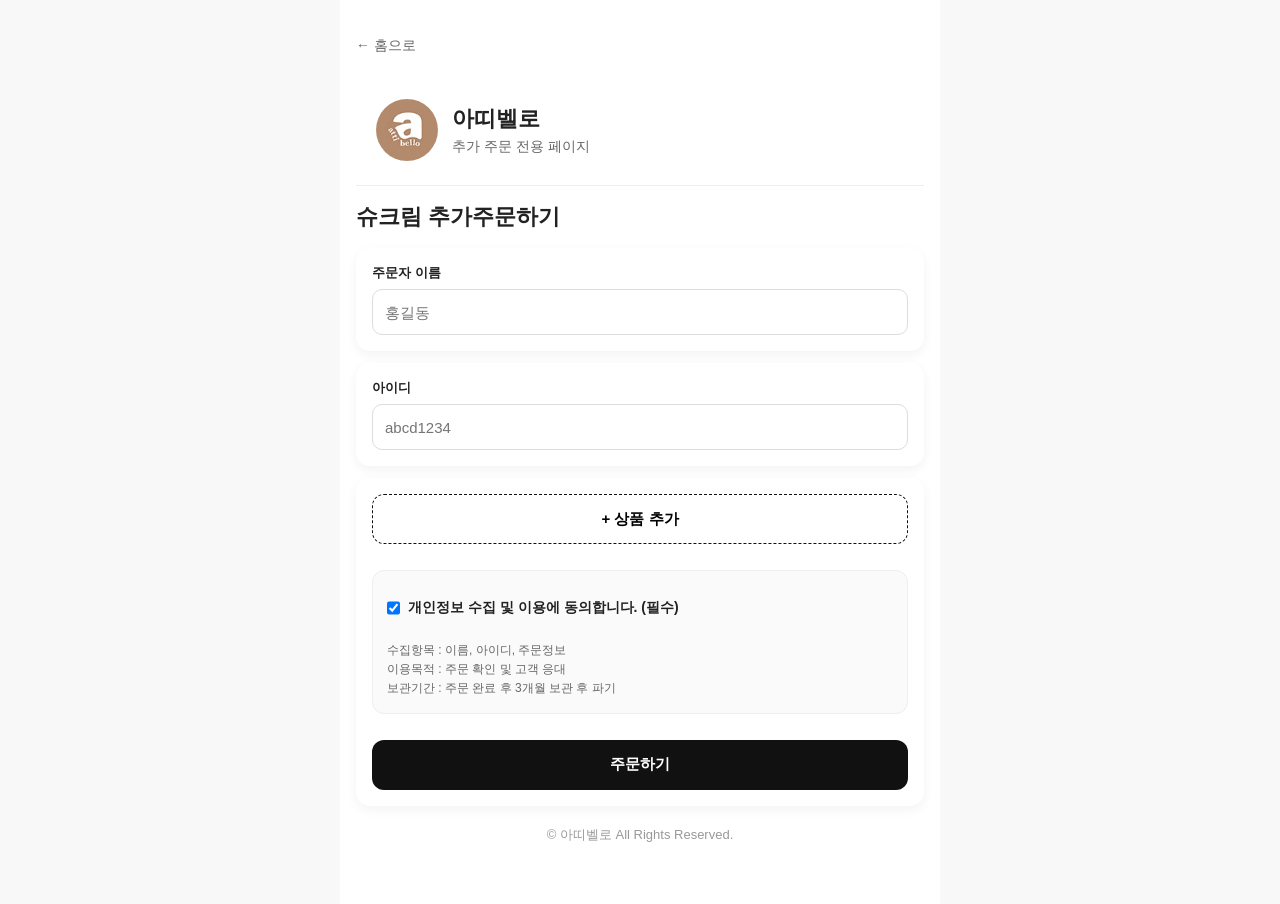
==== sub/choucream_260430.html @ fc3aa786 "260430_슈크림" ====
<!doctype html>
<html lang="ko">
  <head>
    <meta charset="UTF-8" />
    <meta name="viewport" content="width=device-width, initial-scale=1.0" />
    <title>아띠벨로 - 슈크림 추가주문하기</title>
    <link rel="shortcut icon" href="../favicon.ico" type="image/x-icon" />
    <link rel="icon" href="../favicon.ico" type="image/x-icon" />
    <link rel="stylesheet" href="../css/style.css" />
    <!-- 오픈그래프 -->
    <meta
      name="description"
      content="간편하게 추가 주문을 접수할 수 있는 아띠벨로 주문 페이지입니다. 상품 선택 후 빠르게 주문서를 작성해보세요."
    />
    <meta
      name="keywords"
      content="추가주문서, 주문서, 아띠벨로, 아동복주문, 라이브주문, 간편주문"
    />
    <meta name="author" content="아띠벨로" />
    <meta name="robots" content="index, follow" />
    <meta property="og:image" content="../img/og_image.jpg" />
    <meta property="og:image:width" content="1200" />
    <meta property="og:image:height" content="630" />
  </head>
  <body
    data-api-url="https://script.google.com/macros/s/AKfycbwPLYXS-gS4Mm4bJRelRAlnX9LH0ijw2buFQzl1j73jirGtXj91T_ZXwxuaL_Ub3ujBZA/exec"
  >
    <div class="wrap">
      <div class="top-nav">
        <a href="../index.html" class="back-btn">← 홈으로</a>
      </div>
      <div class="top-area">
        <div class="profile-img">
          <img src="../img/profile.jpg" alt="아띠벨로 프로필" />
        </div>

        <div class="profile-info">
          <h1>아띠벨로</h1>
          <p>추가 주문 전용 페이지</p>
        </div>
      </div>

      <!-- 인스타 라방 -->
      <!-- <div class="insta-wrap">
        <blockquote
          class="instagram-media"
          data-instgrm-permalink="https://www.instagram.com/reel/DXmaADdE3p7/"
          data-instgrm-version="14"
          style="max-width: 568px; width: 100%"
        ></blockquote>
      </div> -->

      <script async src="//www.instagram.com/embed.js"></script>
      <h1 class="title" style="margin-top: 16px">슈크림 추가주문하기</h1>
      <div class="user-box">
        <div class="item card">
          <label class="label">주문자 이름</label>
          <input type="text" id="userName" placeholder="홍길동" />
        </div>

        <div class="item card">
          <label class="label">아이디</label>
          <input type="text" id="userId" placeholder="abcd1234" />
        </div>
      </div>

      <div class="card">
        <div id="orderList"></div>

        <button id="AddBtn" type="button" class="btn-add">+ 상품 추가</button>
        <!-- 개인정보 수집 및 이용 동의 -->
        <div class="agree-box">
          <label class="agree-label">
            <input type="checkbox" id="agreeChk" checked />
            개인정보 수집 및 이용에 동의합니다. (필수)
          </label>

          <div class="agree-text">
            수집항목 : 이름, 아이디, 주문정보<br />
            이용목적 : 주문 확인 및 고객 응대<br />
            보관기간 : 주문 완료 후 3개월 보관 후 파기
          </div>
        </div>
        <button id="previewOrder" type="button" class="btn-submit">
          주문하기
        </button>
      </div>
      <div class="footer">© 아띠벨로 All Rights Reserved.</div>
    </div>

    <!-- 팝업 -->
    <div class="dim" id="popup">
      <div class="popup">
        <div class="pop-title">주문 내역 확인</div>

        <div class="pop-list" id="popList"></div>

        <div class="total" id="totalPrice"></div>

        <div class="pop-btns">
          <button id="cancel" class="cancel">취소</button>
          <button id="confirm" class="confirm">제출하기</button>
        </div>
      </div>
    </div>

    <!-- 제출 로딩 팝업 -->
    <div class="loading" id="loading">
      <div class="loading-box">
        <div class="spinner"></div>
        <div class="loading-text">주문 넣는 중입니다...</div>
      </div>
    </div>
    <!-- 토스트 알림 -->
    <div id="toast"></div>

    <!-- 슈크림 상품리스트 -->
    <script src="../js/choucream_260430.js"></script>
    <script src="../js/function.js"></script>
  </body>
</html>
---- css/style.css ----
* {
  margin: 0;
  padding: 0;
  box-sizing: border-box;
}

body {
  background: #f5f5f5;
  font-family: "Apple SD Gothic Neo", "Malgun Gothic", sans-serif;
  color: #222;
}

.wrap {
  max-width: 480px;
  margin: 0 auto;
  padding: 20px 16px 40px;
}

.title {
  font-size: 22px;
  font-weight: 700;
  margin-bottom: 16px;
}

.card {
  background: #fff;
  border-radius: 14px;
  padding: 16px;
  box-shadow: 0 4px 12px rgba(0, 0, 0, 0.05);
}

.order-box {
  border: 1px solid #eee;
  border-radius: 12px;
  padding: 14px;
  margin-bottom: 14px;
}

.top {
  display: flex;
  justify-content: space-between;
  margin-bottom: 12px;
}

.num {
  font-size: 15px;
  font-weight: 700;
}

.del {
  border: 0;
  background: none;
  color: #ff4d4f;
  font-size: 13px;
}

.item {
  margin-bottom: 12px;
}

.label {
  display: block;
  font-size: 13px;
  font-weight: 700;
  margin-bottom: 7px;
}

select {
  width: 100%;
  height: 46px;
  border: 1px solid #ddd;
  border-radius: 10px;
  padding: 0 12px;
  font-size: 15px;
}

.price {
  margin-top: 8px;
  font-size: 13px;
  color: #666;
}

.btn-add,
.btn-submit {
  width: 100%;
  height: 50px;
  border-radius: 12px;
  font-size: 15px;
  font-weight: 700;
}

.btn-add {
  border: 1px dashed #111;
  background: #fff;
  margin-bottom: 12px;
}

.btn-submit {
  border: 0;
  background: #111;
  color: #fff;
}

/* 팝업 */
.dim {
  position: fixed;
  inset: 0;
  background: rgba(0, 0, 0, 0.55);
  display: none;
  z-index: 1000;
}

.popup {
  position: absolute;
  left: 50%;
  top: 50%;
  transform: translate(-50%, -50%);
  width: 92%;
  max-width: 420px;
  background: #fff;
  border-radius: 16px;
  padding: 20px;
}

.pop-title {
  font-size: 18px;
  font-weight: 700;
  margin-bottom: 14px;
}

.pop-list {
  max-height: 320px;
  overflow: auto;
  border-top: 1px solid #eee;
  border-bottom: 1px solid #eee;
  padding: 10px 0;
}

.pop-item {
  padding: 10px 0;
  font-size: 14px;
  line-height: 1.6;
}

.total {
  padding-top: 14px;
  font-size: 16px;
  font-weight: 700;
}

.pop-btns {
  display: flex;
  gap: 10px;
  margin-top: 16px;
}

.pop-btns button {
  flex: 1;
  height: 48px;
  border-radius: 10px;
  font-size: 15px;
  font-weight: 700;
}

.cancel {
  border: 1px solid #ddd;
  background: #fff;
}

.confirm {
  border: 0;
  background: #111;
  color: #fff;
}
input {
  width: 100%;
  height: 46px;
  border: 1px solid #ddd;
  border-radius: 10px;
  padding: 0 12px;
  font-size: 15px;
}

.agree-box {
  margin-top: 14px;
  padding: 14px;
  border: 1px solid #eee;
  border-radius: 12px;
  background: #fafafa;
  margin-bottom: 26px;
}

.agree-label {
  display: flex;
  gap: 8px;
  font-size: 14px;
  font-weight: 700;
  align-items: center;
}
.agree-label input {
  width: auto;
}

.agree-text {
  margin-top: 10px;
  font-size: 12px;
  color: #666;
  line-height: 1.6;
}

/* 토스트팝업 */
#toast {
  position: fixed;
  left: 50%;
  bottom: 30px;
  transform: translateX(-50%) translateY(30px);
  min-width: 240px;
  max-width: 90%;
  padding: 14px 18px;
  background: #111;
  color: #fff;
  font-size: 14px;
  border-radius: 14px;
  text-align: center;
  opacity: 0;
  visibility: hidden;
  z-index: 9999;
  transition: all 0.35s ease;
  box-shadow: 0 8px 24px rgba(0, 0, 0, 0.18);
}

#toast.show {
  opacity: 1;
  visibility: visible;
  transform: translateX(-50%) translateY(0);
}
/* 로딩 팝업 */
.loading {
  position: fixed;
  inset: 0;
  background: rgba(0, 0, 0, 0.55);
  display: none;
  z-index: 99999;
}

.loading-box {
  position: absolute;
  left: 50%;
  top: 50%;
  transform: translate(-50%, -50%);
  width: 240px;
  background: #fff;
  border-radius: 18px;
  padding: 28px 20px;
  text-align: center;
}

.spinner {
  width: 44px;
  height: 44px;
  margin: 0 auto 16px;
  border: 4px solid #e5e5e5;
  border-top: 4px solid #111;
  border-radius: 50%;
  animation: spin 0.8s linear infinite;
}

.loading-text {
  font-size: 15px;
  font-weight: 700;
  color: #222;
}

.success-check {
  width: 52px;
  height: 52px;
  margin: 0 auto 16px;
  border-radius: 50%;
  background: #111;
  color: #fff;
  font-size: 28px;
  line-height: 52px;
  font-weight: 700;
}

@keyframes spin {
  to {
    transform: rotate(360deg);
  }
}
* {
  margin: 0;
  padding: 0;
  box-sizing: border-box;
}

body {
  font-family: "Pretendard", "Malgun Gothic", sans-serif;
  background: #f8f8f8;
  color: #222;
}

a {
  text-decoration: none;
  color: inherit;
}

.wrap {
  max-width: 600px;
  margin: 0 auto;
  min-height: 100vh;
  background: #fff;
}

/* 상단 프로필 */
.top-area {
  display: flex;
  align-items: center;
  gap: 14px;
  padding: 24px 20px;
  border-bottom: 1px solid #eee;
}

.profile-img {
  width: 62px;
  height: 62px;
  border-radius: 50%;
  overflow: hidden;
  background: #ddd;
  flex-shrink: 0;
}

.profile-img img {
  width: 100%;
  height: 100%;
  object-fit: cover;
}

.profile-info h1 {
  font-size: 22px;
  font-weight: 700;
  margin-bottom: 4px;
}

.profile-info p {
  font-size: 14px;
  color: #666;
}

/* 타이틀 */
.page-title {
  padding: 20px;
}

.page-title h2 {
  font-size: 20px;
  font-weight: 700;
  margin-bottom: 6px;
}

.page-title p {
  font-size: 14px;
  color: #777;
}

/* 리스트 */
.order-list {
  padding: 0 20px 30px;
}

.order-item {
  display: block;
  padding: 18px;
  margin-bottom: 14px;
  border: 1px solid #eee;
  border-radius: 14px;
  transition: 0.2s;
  background: #fff;
}

.order-item:hover {
  border-color: #111;
  transform: translateY(-2px);
}

.order-item strong {
  display: block;
  font-size: 17px;
  margin-bottom: 6px;
}

.order-item span {
  font-size: 14px;
  color: #666;
}
.order-item {
  display: block;
  padding: 18px;
  margin-bottom: 14px;
  border: 1px solid #eee;
  border-radius: 14px;
  transition: 0.2s;
  background: #fff;
}

.order-item strong {
  display: block;
  font-size: 17px;
  margin-bottom: 8px;
}

.order-item .date {
  display: block;
  font-size: 14px;
  color: #ff4d4f;
  font-weight: 600;
  margin-bottom: 6px;
}

.order-item .desc {
  display: block;
  font-size: 14px;
  color: #666;
}
.notice-box {
  margin: 20px;
  padding: 20px;
  background: #fff8f8;
  border: 1px solid #ffd8d8;
  border-radius: 14px;
}

.notice-box h2 {
  font-size: 18px;
  margin-bottom: 14px;
  color: #e94a4a;
}

.notice-list {
  padding-left: 18px;
  margin-bottom: 14px;
}

.notice-list li {
  margin-bottom: 8px;
  font-size: 15px;
  line-height: 1.5;
}

.notice-sub {
  font-size: 14px;
  color: #666;
  line-height: 1.6;
  margin-bottom: 15px;
}

.more-btn {
  width: 100%;
  height: 45px;
  border: none;
  background: #111;
  color: #fff;
  border-radius: 10px;
  font-size: 15px;
  cursor: pointer;
}

.detail-notice {
  display: none;
  margin-top: 15px;
  font-size: 14px;
  color: #555;
  line-height: 1.7;
}

.top-nav {
  padding: 16px 0px 20px;
}

.back-btn {
  display: inline-block;
  font-size: 14px;
  color: #666;
  text-decoration: none;
}

.back-btn:hover {
  color: #111;
}

/* 인스타 녹방 */
.instagram-media.instagram-media-rendered {
  margin: 12px auto 12px auto !important;
}
/* 하단 */
.footer {
  text-align: center;
  padding: 20px;
  font-size: 13px;
  color: #999;
}
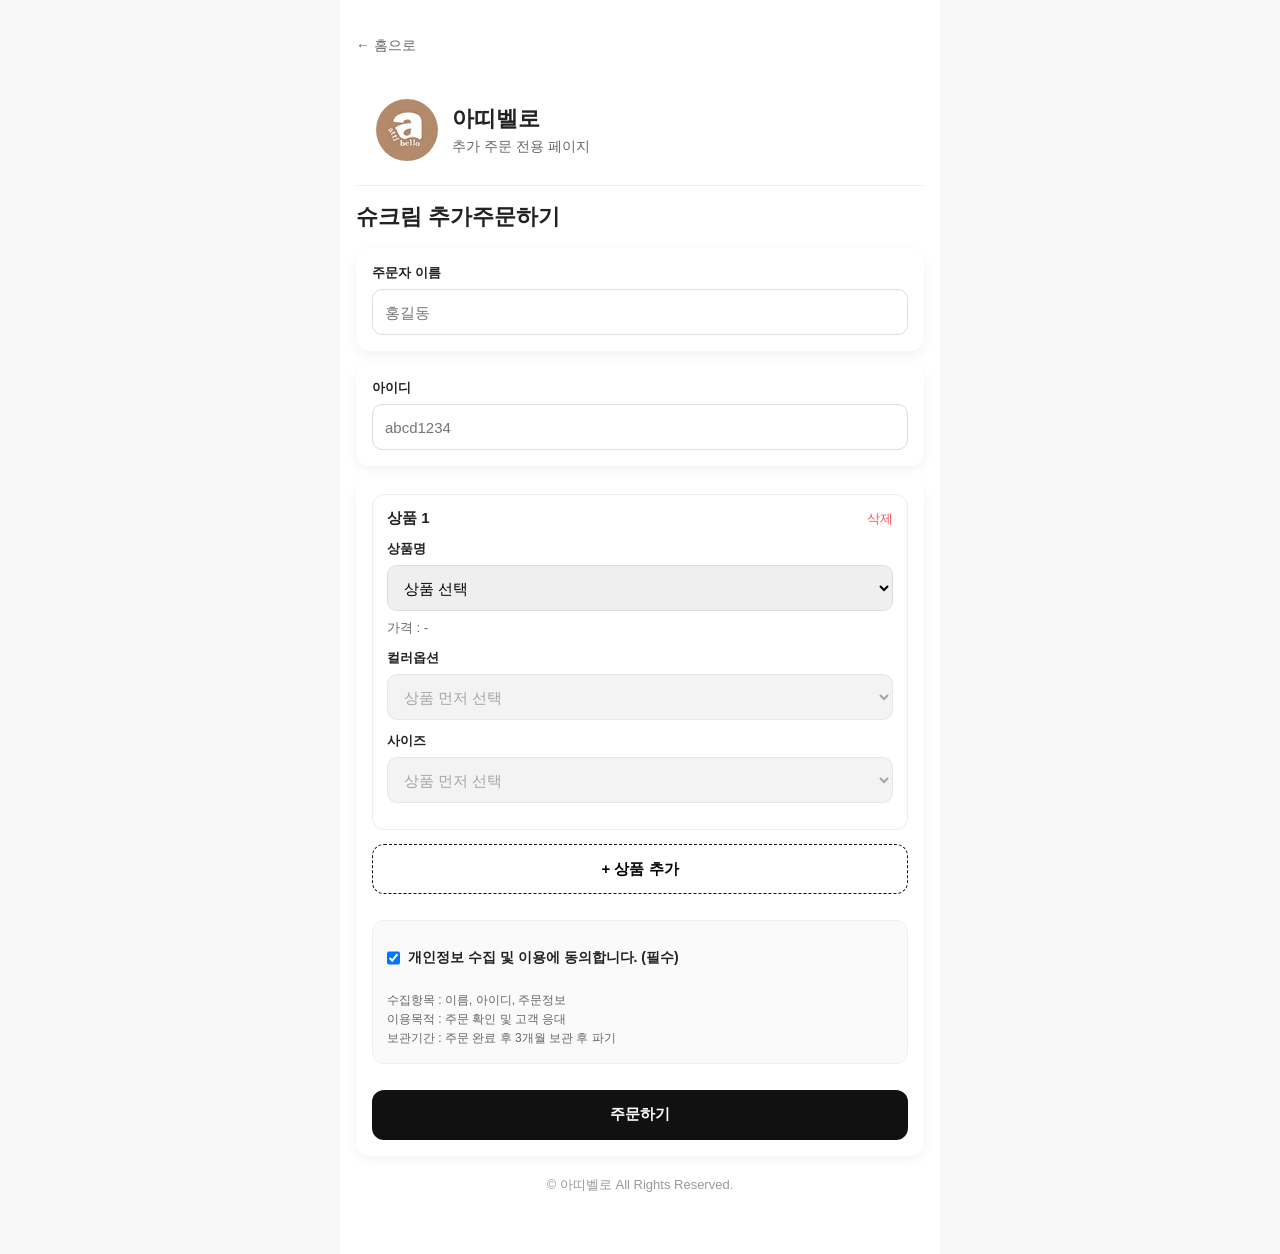
==== commit 01e66717: "260430_녹방" ====
--- a/sub/choucream_260430.html
+++ b/sub/choucream_260430.html
@@ -41,14 +41,14 @@
       </div>
 
       <!-- 인스타 라방 -->
-      <!-- <div class="insta-wrap">
+      <div class="insta-wrap">
         <blockquote
           class="instagram-media"
-          data-instgrm-permalink="https://www.instagram.com/reel/DXmaADdE3p7/"
+          data-instgrm-permalink="https://www.instagram.com/reel/DXwqJlGE9Hv/"
           data-instgrm-version="14"
           style="max-width: 568px; width: 100%"
         ></blockquote>
-      </div> -->
+      </div>
 
       <script async src="//www.instagram.com/embed.js"></script>
       <h1 class="title" style="margin-top: 16px">슈크림 추가주문하기</h1>
